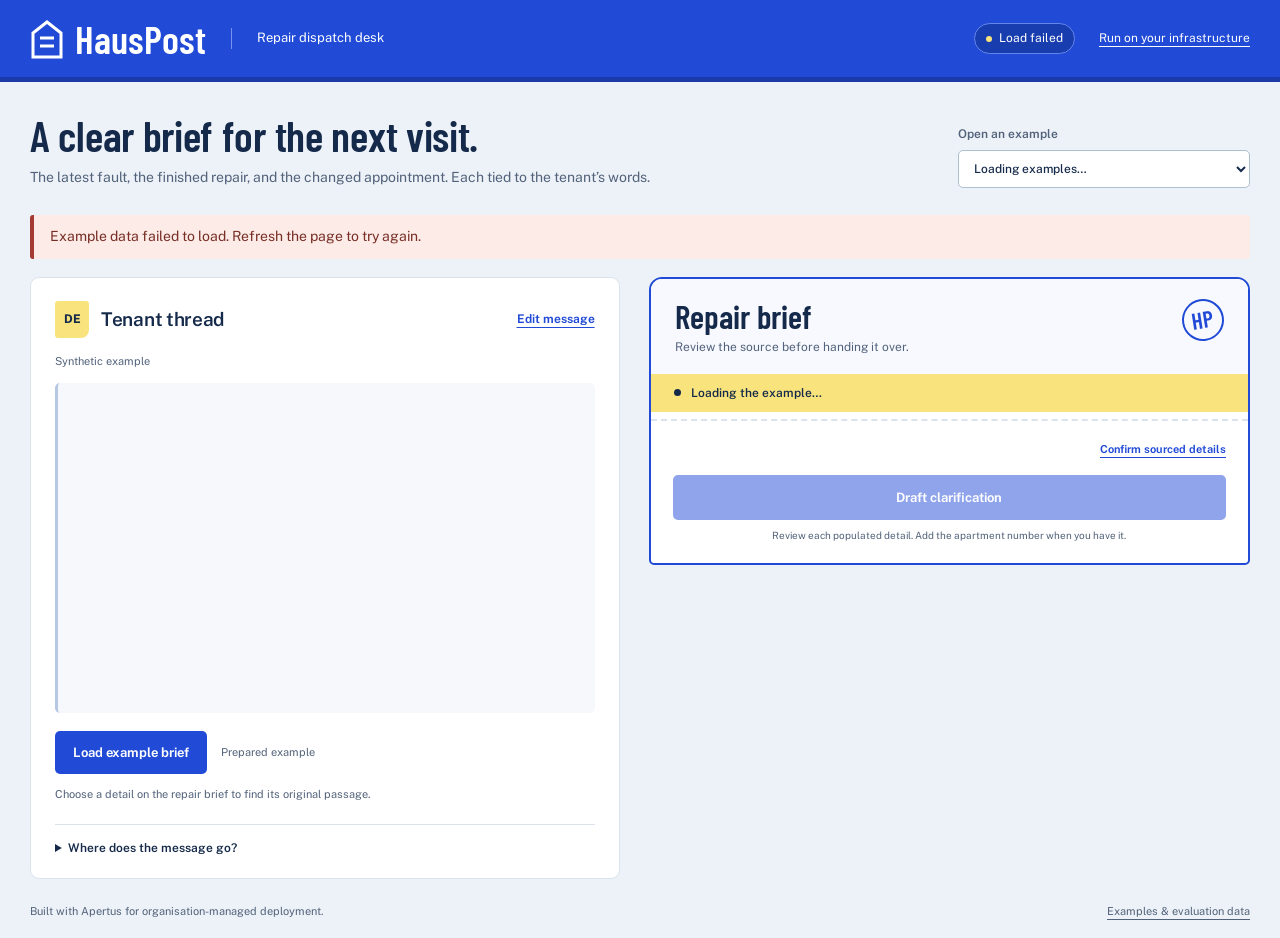
==== track_2b/src/web/index.html @ 4e75b81f "Build source-reviewed repair dispatch desk with on-prem Apertus profile" ====
<!doctype html>
<html lang="en">
<head>
  <meta charset="utf-8">
  <meta name="viewport" content="width=device-width, initial-scale=1">
  <meta name="description" content="Turn a multilingual tenant email into a source-checked repair brief. Powered by Apertus, ready for your own infrastructure.">
  <meta name="theme-color" content="#214bd6">
  <title>HausPost · Repair dispatch desk</title>
  <link rel="icon" href="icon.svg" type="image/svg+xml">
  <link rel="stylesheet" href="app.css">
  <script src="app.js" defer></script>
</head>
<body>
  <a class="skip" href="#workspace">Skip to the dispatch desk</a>
  <header class="masthead">
    <a class="brand" href="./" aria-label="HausPost home">
      <svg width="34" height="40" viewBox="0 0 34 40" aria-hidden="true"><path d="M3 38V14L17 3l14 11v24Z" fill="none" stroke="currentColor" stroke-width="3"/><path d="M10 19h14M10 27h14" stroke="currentColor" stroke-width="3"/></svg>
      <span>HausPost</span>
    </a>
    <p>Repair dispatch desk</p>
    <nav aria-label="Product"><span id="modeBadge" class="mode-badge">Loading desk</span><a href="https://github.com/blucca/hauspost#run-hauspost" target="_blank" rel="noreferrer">Run on your infrastructure</a></nav>
  </header>
  <main id="workspace">
    <section class="intro" aria-labelledby="pageTitle">
      <div><h1 id="pageTitle">A clear brief for the next visit.</h1><p>The latest fault, the finished repair, and the changed appointment. Each tied to the tenant’s words.</p></div>
      <label class="example-picker" for="casePicker">Open an example<select id="casePicker"><option>Loading examples…</option></select></label>
    </section>
    <div id="notice" class="notice" role="status" aria-live="polite"></div>
    <div class="desk">
      <section class="thread-panel" aria-labelledby="threadTitle">
        <div class="panel-heading"><div><span id="languageBadge" class="language-badge">DE</span><h2 id="threadTitle">Tenant thread</h2></div><button id="editThread" class="text-button" type="button">Edit message</button></div>
        <div class="source-caption"><span id="sourceLabel">Synthetic example</span><span id="sourceLength"></span></div>
        <div id="sourceText" class="source-text" tabindex="0" aria-label="Original tenant email"></div>
        <label id="sourceEditorLabel" class="source-editor-label" hidden>Paste the latest email and its quoted history<textarea id="sourceEditor" maxlength="16000" spellcheck="false"></textarea></label>
        <div class="source-actions"><button id="analyseButton" class="button primary" type="button">Load example brief</button><span id="runLabel">Prepared example</span></div>
        <p class="source-help" id="sourceHelp">Choose a detail on the repair brief to find its original passage.</p>
        <details class="hosting-note"><summary>Where does the message go?</summary><p id="privacyNote">This example runs in your browser. Your edits stay on this page. The self-hosted application sends analysis requests to the Apertus server configured by its operator.</p><p>Drafts leave the desk when you copy or download them. Source code and deployment instructions are <a href="https://github.com/blucca/hauspost" target="_blank" rel="noreferrer">on GitHub</a>.</p></details>
      </section>

      <section class="brief-panel" aria-labelledby="briefTitle">
        <div class="brief-heading"><div><h2 id="briefTitle">Repair brief</h2><p id="briefSubtitle">Review the source before handing it over.</p></div><span class="paper-mark" aria-hidden="true">HP</span></div>
        <div id="attention" class="attention"><span class="attention-dot" aria-hidden="true"></span><p id="attentionText">Loading the example…</p></div>
        <div id="fields" class="fields"></div>
        <div id="emptyBrief" class="empty-brief" hidden><svg width="78" height="66" viewBox="0 0 78 66" aria-hidden="true"><path d="M7 12h64v45H7zM8 14l31 23 31-23" fill="none" stroke="currentColor" stroke-width="3"/><path d="M26 5h26" stroke="currentColor" stroke-width="3"/></svg><h3>Start with the tenant’s latest update.</h3><p>Apertus will separate the current request from the quoted history.</p></div>
        <div id="reviewActions" class="review-actions"><div class="review-progress"><span id="reviewCount"></span><button id="confirmAll" class="text-button" type="button">Confirm sourced details</button></div><button id="handoffButton" class="button primary handoff-button" type="button" disabled>Draft clarification</button><p id="handoffHint">Review each populated detail. Add the apartment number when you have it.</p></div>
      </section>
    </div>
    <footer class="footer"><p>Built with Apertus for organisation-managed deployment.</p><a href="https://github.com/blucca/hauspost/tree/main/track_2b/data" target="_blank" rel="noreferrer">Examples &amp; evaluation data</a></footer>
  </main>

  <dialog id="editDialog" aria-labelledby="editTitle">
    <form id="editForm">
      <div class="dialog-heading"><h2 id="editTitle">Edit detail</h2><button class="close-dialog" type="button" data-close="editDialog" aria-label="Close detail editor">×</button></div>
      <label>Value<textarea id="fieldValue" rows="2" maxlength="1600"></textarea></label>
      <label>Exact passage in the tenant thread<textarea id="fieldQuote" rows="3" maxlength="2000"></textarea></label>
      <label class="checkbox-label"><input id="operatorEntry" type="checkbox">I’m adding this detail from my own information.</label>
      <p class="field-help">A source passage must appear exactly once in the message. Details you add yourself are labelled “Coordinator entry”.</p>
      <p id="editError" class="form-error" role="alert"></p>
      <div class="dialog-actions"><button class="button secondary" type="button" data-close="editDialog">Cancel</button><button class="button primary" type="submit">Save detail</button></div>
    </form>
  </dialog>

  <dialog id="handoffDialog" class="handoff-dialog" aria-labelledby="handoffTitle">
    <div class="dialog-heading"><div><h2 id="handoffTitle">Your handoff</h2><p id="handoffDescription">Copy into your maintenance system.</p></div><button class="close-dialog" type="button" data-close="handoffDialog" aria-label="Close handoff">×</button></div>
    <div class="output-tabs" role="group" aria-label="Choose draft"><button id="briefTab" class="selected" type="button" aria-pressed="true">Internal brief</button><button id="replyTab" type="button" aria-pressed="false">Tenant reply</button></div>
    <pre id="handoffText" tabindex="0"></pre>
    <div class="dialog-actions"><span id="copyStatus" role="status" aria-live="polite"></span><button id="downloadButton" class="button secondary" type="button">Download text</button><button id="copyButton" class="button primary" type="button">Copy draft</button></div>
  </dialog>
</body>
</html>
---- track_2b/src/web/app.css ----
@font-face{font-family:Public Sans;src:url(fonts/public-sans-latin.woff2) format('woff2');font-style:normal;font-weight:100 900;font-display:swap}
@font-face{font-family:Barlow Condensed;src:url(fonts/barlow-condensed-600.ttf) format('truetype');font-style:normal;font-weight:600;font-display:swap}
:root{--blue:#214bd6;--ink:#152a4a;--desk:#edf2f8;--paper:#fff;--yellow:#f8e37c;--green:#166c63;--muted:#52627a;--line:#dbe3ed;--red:#a43a32;--sans:'Public Sans',Arial,sans-serif;--display:'Barlow Condensed','Arial Narrow',Arial,sans-serif}
*{box-sizing:border-box}body{margin:0;background:var(--desk);color:var(--ink);font-family:var(--sans);font-size:14px;line-height:1.55}button,input,select,textarea{font:inherit}button,a,input,select,textarea,summary{touch-action:manipulation}button{cursor:pointer}a{color:var(--blue);text-underline-offset:4px}button:disabled{cursor:default;opacity:.5}button:focus-visible,a:focus-visible,input:focus-visible,textarea:focus-visible,select:focus-visible,summary:focus-visible,[tabindex]:focus-visible{outline:3px solid var(--blue);outline-offset:4px}h1,h2,h3,p{margin:0}h1,h2,h3{font-weight:600}button{color:inherit}::selection{background:var(--yellow);color:var(--ink)}[hidden]{display:none!important}.skip{position:absolute;top:-60px;left:12px;background:white;padding:10px;z-index:9}.skip:focus{top:8px}
.masthead{height:82px;background:var(--blue);color:white;display:flex;align-items:center;gap:25px;padding:0 max(30px,calc((100vw - 1436px)/2));border-bottom:5px solid #193aa8}.brand{display:flex;align-items:center;gap:11px;color:inherit;text-decoration:none;white-space:nowrap}.brand span{font-family:var(--display);font-size:39px;line-height:1}.masthead>p{font-size:13px;padding-left:25px;border-left:1px solid #7793ee}.masthead nav{margin-left:auto;display:flex;gap:24px;align-items:center;font-size:12px}.masthead nav a{color:inherit;text-decoration-thickness:1px}.mode-badge{display:inline-flex;align-items:center;gap:7px;background:#183daf;border:1px solid #6485ea;border-radius:20px;padding:5px 11px;white-space:nowrap}.mode-badge:before{content:'';width:6px;height:6px;border-radius:50%;background:var(--yellow)}
main{max-width:1436px;margin:auto;padding:31px 30px 18px}.intro{display:flex;gap:35px;justify-content:space-between;align-items:flex-end;margin-bottom:27px}.intro h1{font-family:var(--display);font-size:43px;line-height:1.04;margin-bottom:9px;letter-spacing:-.3px}.intro p{color:var(--muted);font-size:14px;max-width:75ch}.example-picker{flex:0 0 292px;font-size:12px;color:var(--muted);font-weight:600}.example-picker select{display:block;width:100%;margin-top:7px;padding:10px 31px 10px 11px;color:var(--ink);border:1px solid #aebed4;background:var(--paper);border-radius:5px;font-size:12px;font-weight:500}.notice:empty{display:none}.notice{background:#dde7ff;border-left:4px solid var(--blue);padding:11px 16px;margin:0 0 18px;border-radius:3px}.notice.error{background:#fcebe6;border-color:var(--red);color:#782e26}.desk{display:grid;grid-template-columns:minmax(0,1fr) minmax(0,1.02fr);gap:29px;align-items:start}.thread-panel{background:white;border-radius:9px;border:1px solid var(--line);padding:23px 24px 20px}.panel-heading{display:flex;align-items:center;justify-content:space-between;gap:10px;margin-bottom:15px}.panel-heading>div{display:flex;align-items:center;gap:12px}.panel-heading h2{font-size:19px;letter-spacing:-.3px}.language-badge{display:flex;width:34px;height:37px;align-items:center;justify-content:center;background:var(--yellow);border-radius:3px 3px 8px 3px;font-size:12px;font-weight:750}.text-button{border:0;background:transparent;padding:5px 0;color:var(--blue);font-size:12px;font-weight:650;text-decoration:underline;text-underline-offset:4px}.source-caption{display:flex;gap:10px;justify-content:space-between;color:var(--muted);font-size:11px;margin-bottom:13px}.source-text{white-space:pre-wrap;overflow-wrap:anywhere;font-size:14px;line-height:1.85;background:#f6f8fb;border-radius:5px;padding:20px 19px;max-height:460px;overflow-y:auto;min-height:330px;border-left:3px solid #b6c7e3}.source-text mark{background:var(--yellow);color:var(--ink);border-bottom:2px solid #bb9b25;border-radius:2px;scroll-margin-top:65px}.source-editor-label{font-size:12px;color:var(--muted)}.source-editor-label textarea{display:block;resize:vertical;min-height:355px;width:100%;border:1px solid #94acd0;border-radius:5px;margin-top:8px;padding:15px;color:var(--ink);font-size:14px;line-height:1.7;background:#f6f8fb}.source-actions{display:flex;align-items:center;gap:14px;margin-top:18px}.source-actions>span{font-size:11px;color:var(--muted)}.button{display:inline-flex;align-items:center;justify-content:center;border-radius:5px;min-height:43px;padding:10px 17px;border:1px solid transparent;font-size:13px;font-weight:650;gap:8px}.primary{background:var(--blue);color:white}.primary:hover:enabled{background:#173db6}.secondary{background:white;border-color:#a6b7cf;color:var(--ink)}.secondary:hover:enabled{background:var(--desk)}.source-help{font-size:11px;color:var(--muted);margin-top:12px;max-width:65ch;min-height:17px}.hosting-note{margin-top:21px;padding-top:14px;border-top:1px solid var(--line);font-size:12px;color:var(--muted)}.hosting-note summary{cursor:pointer;color:var(--ink);font-weight:600}.hosting-note p{margin-top:10px;max-width:70ch}
.brief-panel{background:white;border:2px solid var(--blue);border-radius:13px 13px 5px 5px;position:relative;overflow:hidden}.brief-heading{padding:20px 24px 17px;display:flex;justify-content:space-between;gap:12px;background:#f7f9ff}.brief-heading h2{font-family:var(--display);font-size:33px;line-height:1.03}.brief-heading p{font-size:12px;color:var(--muted);margin-top:5px}.paper-mark{font-family:var(--display);font-size:23px;display:flex;justify-content:center;align-items:center;width:42px;height:42px;color:var(--blue);border:2px solid var(--blue);border-radius:50%;transform:rotate(-9deg)}.attention{display:flex;align-items:center;gap:10px;background:var(--yellow);padding:10px 23px;font-size:12px;font-weight:550}.attention-dot{flex:0 0 7px;height:7px;border-radius:50%;background:var(--ink)}.attention.ready{background:#e2f3ed;color:var(--green)}.attention.ready .attention-dot{background:var(--green)}.fields{padding:0 22px}.field-row{display:grid;grid-template-columns:minmax(0,1fr) auto;gap:10px;padding:12px 0;border-bottom:1px solid var(--line)}.field-row:last-child{border-bottom:0}.field-row.selected .field-name{color:var(--blue)}.field-row.selected{background:#f4f7ff;margin:0 -10px;padding-left:10px;padding-right:10px;border-radius:4px}.field-name{font-size:11px;font-weight:650;color:var(--muted);background:transparent;border:0;padding:0;text-align:left;display:flex;gap:8px;align-items:center}.field-name:after{content:'↗';font-size:13px;opacity:.65}.field-value{font-size:14px;font-weight:570;line-height:1.5;margin:3px 0 0;overflow-wrap:anywhere}.field-row.resolved_issue .field-value{color:var(--green)}.field-row.cancelled_visit .field-value{font-size:12px;color:var(--muted)}.field-value.missing{color:#8b6720;font-weight:500;font-size:13px}.field-proof{font-size:10px;margin-top:4px;display:flex;gap:7px;align-items:center;color:var(--muted)}.field-proof:before{content:'';width:5px;height:5px;flex:0 0 5px;background:#b8c8d4;border-radius:50%}.field-proof.matched:before,.field-proof.operator:before{background:var(--green)}.field-proof.unmatched,.field-proof.ambiguous{color:var(--red)}.field-proof.unmatched:before,.field-proof.ambiguous:before{background:var(--red)}.field-controls{display:flex;gap:8px;align-items:center;justify-content:flex-end;align-self:start;padding-top:2px}.field-controls button{font-size:11px;background:transparent;border:1px solid var(--line);border-radius:4px;padding:5px 8px;min-height:29px;color:var(--blue)}.confirm-control{display:flex;align-items:center;gap:5px;font-size:10px;white-space:nowrap;cursor:pointer}.confirm-control input{width:17px;height:17px;margin:0;accent-color:var(--blue);cursor:pointer}.review-actions{margin-top:7px;border-top:2px dashed var(--line);padding:15px 22px 19px}.review-progress{display:flex;justify-content:space-between;gap:14px;align-items:center;margin-bottom:12px;font-size:11px;color:var(--muted)}.review-progress .text-button{font-size:11px}.handoff-button{width:100%;min-height:45px}.review-actions>p{font-size:10px;color:var(--muted);margin-top:8px;text-align:center}.empty-brief{text-align:center;padding:75px 30px;color:var(--muted)}.empty-brief svg{color:#aec0e3}.empty-brief h3{font-family:var(--display);font-size:28px;line-height:1.2;color:var(--ink);margin:15px auto 9px}.empty-brief p{font-size:13px;max-width:38ch;margin:auto}.footer{margin-top:24px;display:flex;gap:20px;justify-content:space-between;color:var(--muted);font-size:11px}.footer a{color:var(--muted)}
dialog{border:1px solid #8da5cd;border-radius:11px;padding:26px;width:min(610px,calc(100% - 30px));max-height:calc(100dvh - 40px);color:var(--ink);box-shadow:0 22px 75px #152a4a26}dialog::backdrop{background:#152a4a80}.dialog-heading{display:flex;align-items:flex-start;justify-content:space-between;gap:20px;margin-bottom:22px}.dialog-heading h2{font-family:var(--display);font-size:33px;line-height:1.15}.dialog-heading p{color:var(--muted);font-size:12px;margin-top:5px}.close-dialog{border:0;background:var(--desk);border-radius:50%;width:32px;height:32px;flex:0 0 32px;font-size:24px;line-height:1}dialog label{display:block;font-size:12px;font-weight:600;margin-top:17px}dialog textarea{width:100%;display:block;resize:vertical;padding:10px 12px;border:1px solid #a1b3ce;border-radius:5px;margin-top:7px;font-size:14px;color:var(--ink);line-height:1.6}.checkbox-label{display:flex;align-items:flex-start;gap:9px!important;font-weight:450}.checkbox-label input{margin:3px 0 0;accent-color:var(--blue);width:16px;height:16px;flex:0 0 16px}.field-help{font-size:11px;margin-top:12px;color:var(--muted)}.form-error{color:var(--red);font-size:12px;margin-top:13px}.form-error:empty{display:none}.dialog-actions{display:flex;align-items:center;justify-content:flex-end;gap:10px;margin-top:22px}.dialog-actions>span{font-size:12px;color:var(--green);margin-right:auto}.handoff-dialog{width:min(760px,calc(100% - 30px))}.output-tabs{display:flex;gap:6px;border-bottom:1px solid var(--line);padding-bottom:10px}.output-tabs button{border:0;border-radius:4px;background:var(--desk);padding:9px 13px;font-size:12px}.output-tabs .selected{background:var(--blue);color:white}#handoffText{white-space:pre-wrap;overflow-wrap:anywhere;font-family:var(--sans);font-size:13px;line-height:1.75;padding:20px;background:#f5f7fb;border-radius:5px;max-height:48dvh;overflow-y:auto}.busy .attention-dot{animation:pulse 1s ease-in-out infinite}@keyframes pulse{50%{opacity:.2}}@media(prefers-reduced-motion:reduce){*,*:before,*:after{animation:none!important;scroll-behavior:auto!important}}
@media(min-width:1450px){.source-text{font-size:15px;line-height:1.95}.field-row{padding-top:14px;padding-bottom:14px}}
@media(max-width:1080px){.masthead>p{display:none}.intro{gap:18px}.intro h1{font-size:38px}.intro p{font-size:12px}.example-picker{flex-basis:260px}.desk{gap:18px}.thread-panel{padding:20px 17px}.brief-heading{padding-left:18px}.fields{padding:0 16px}.field-controls{gap:5px}.confirm-control{font-size:0}.confirm-control input{margin:4px}.source-text{padding:15px 13px;font-size:13px}.field-value{font-size:13px}.field-row{padding-top:11px;padding-bottom:11px}}
@media(max-width:760px){.masthead{height:72px;padding:0 19px;gap:12px}.brand span{font-size:34px}.brand svg{width:28px}.masthead nav{gap:10px}.masthead nav a{max-width:102px;font-size:10px;text-align:right}.mode-badge{font-size:10px;padding:4px 8px}.intro{display:block;margin-bottom:21px}.intro h1{font-size:39px;margin-bottom:10px}.intro p{font-size:13px;max-width:55ch}.example-picker{display:block;margin-top:19px}.example-picker select{font-size:12px;padding:11px;max-width:100%}main{padding:23px 16px 20px}.desk{grid-template-columns:1fr;gap:22px}.source-text{max-height:335px;min-height:0;font-size:14px}.thread-panel{padding:18px}.hosting-note{margin-top:16px}.brief-heading{padding:20px}.field-row{padding-top:13px;padding-bottom:13px}.field-value{font-size:14px}.fields{padding:0 19px}.confirm-control{font-size:10px}.confirm-control input{margin:0}.field-controls{gap:9px}.footer{display:block;font-size:10px;line-height:1.8}.footer a{display:inline-block;margin-top:4px}.source-actions{flex-wrap:wrap;gap:10px}.source-actions>span{font-size:10px}.review-actions{padding:16px 19px 19px}dialog{padding:21px 18px}.dialog-actions{flex-wrap:wrap}.dialog-actions>span{flex-basis:100%}.source-caption{font-size:10px}.panel-heading h2{font-size:18px}}
@media(max-width:380px){.masthead nav a{display:none}.field-controls{gap:4px}.confirm-control{font-size:0}.intro h1{font-size:36px}.review-progress{gap:6px}}
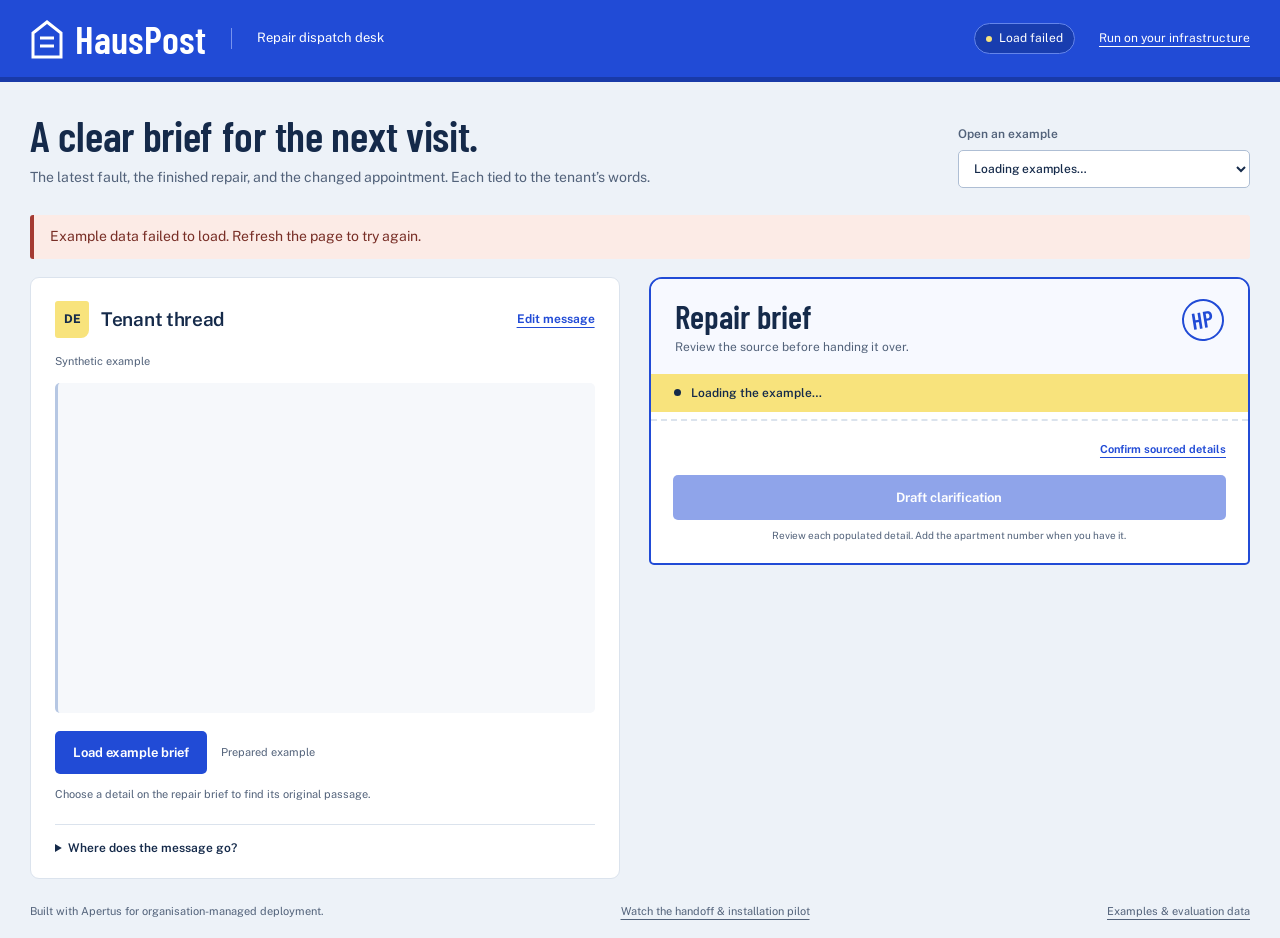
==== commit d26eef4b: "Publish the six-page report and real CPU repair handoff film" ====
--- a/track_2b/src/web/index.html
+++ b/track_2b/src/web/index.html
@@ -45,7 +45,7 @@
         <div id="reviewActions" class="review-actions"><div class="review-progress"><span id="reviewCount"></span><button id="confirmAll" class="text-button" type="button">Confirm sourced details</button></div><button id="handoffButton" class="button primary handoff-button" type="button" disabled>Draft clarification</button><p id="handoffHint">Review each populated detail. Add the apartment number when you have it.</p></div>
       </section>
     </div>
-    <footer class="footer"><p>Built with Apertus for organisation-managed deployment.</p><a href="https://github.com/blucca/hauspost/tree/main/track_2b/data" target="_blank" rel="noreferrer">Examples &amp; evaluation data</a></footer>
+    <footer class="footer"><p>Built with Apertus for organisation-managed deployment.</p><a href="demo/">Watch the handoff &amp; installation pilot</a><a href="https://github.com/blucca/hauspost/tree/main/track_2b/data" target="_blank" rel="noreferrer">Examples &amp; evaluation data</a></footer>
   </main>
 
   <dialog id="editDialog" aria-labelledby="editTitle">
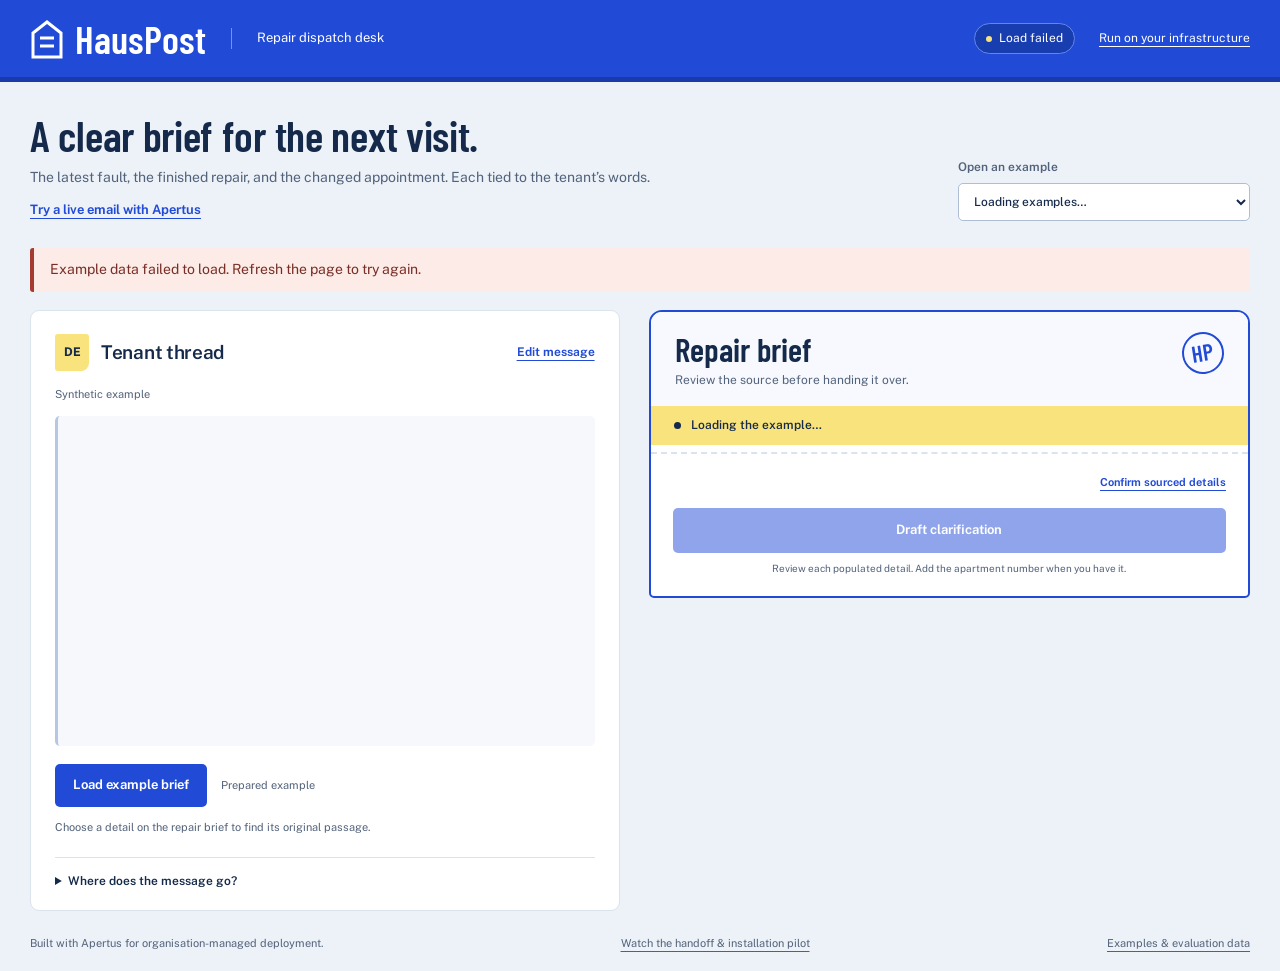
==== commit 2d1303e7: "Open a finite PublicAI live preview from the example desk" ====
--- a/track_2b/src/web/index.html
+++ b/track_2b/src/web/index.html
@@ -22,7 +22,7 @@
   </header>
   <main id="workspace">
     <section class="intro" aria-labelledby="pageTitle">
-      <div><h1 id="pageTitle">A clear brief for the next visit.</h1><p>The latest fault, the finished repair, and the changed appointment. Each tied to the tenant’s words.</p></div>
+      <div><h1 id="pageTitle">A clear brief for the next visit.</h1><p>The latest fault, the finished repair, and the changed appointment. Each tied to the tenant’s words.</p><a id="liveLink" class="trial-link" href="?live=1">Try a live email with Apertus</a></div>
       <label class="example-picker" for="casePicker">Open an example<select id="casePicker"><option>Loading examples…</option></select></label>
     </section>
     <div id="notice" class="notice" role="status" aria-live="polite"></div>
@@ -32,6 +32,7 @@
         <div class="source-caption"><span id="sourceLabel">Synthetic example</span><span id="sourceLength"></span></div>
         <div id="sourceText" class="source-text" tabindex="0" aria-label="Original tenant email"></div>
         <label id="sourceEditorLabel" class="source-editor-label" hidden>Paste the latest email and its quoted history<textarea id="sourceEditor" maxlength="16000" spellcheck="false"></textarea></label>
+        <p id="liveNote" class="live-note" hidden></p>
         <div class="source-actions"><button id="analyseButton" class="button primary" type="button">Load example brief</button><span id="runLabel">Prepared example</span></div>
         <p class="source-help" id="sourceHelp">Choose a detail on the repair brief to find its original passage.</p>
         <details class="hosting-note"><summary>Where does the message go?</summary><p id="privacyNote">This example runs in your browser. Your edits stay on this page. The self-hosted application sends analysis requests to the Apertus server configured by its operator.</p><p>Drafts leave the desk when you copy or download them. Source code and deployment instructions are <a href="https://github.com/blucca/hauspost" target="_blank" rel="noreferrer">on GitHub</a>.</p></details>
--- a/track_2b/src/web/app.css
+++ b/track_2b/src/web/app.css
@@ -10,3 +10,6 @@
 @media(max-width:1080px){.masthead>p{display:none}.intro{gap:18px}.intro h1{font-size:38px}.intro p{font-size:12px}.example-picker{flex-basis:260px}.desk{gap:18px}.thread-panel{padding:20px 17px}.brief-heading{padding-left:18px}.fields{padding:0 16px}.field-controls{gap:5px}.confirm-control{font-size:0}.confirm-control input{margin:4px}.source-text{padding:15px 13px;font-size:13px}.field-value{font-size:13px}.field-row{padding-top:11px;padding-bottom:11px}}
 @media(max-width:760px){.masthead{height:72px;padding:0 19px;gap:12px}.brand span{font-size:34px}.brand svg{width:28px}.masthead nav{gap:10px}.masthead nav a{max-width:102px;font-size:10px;text-align:right}.mode-badge{font-size:10px;padding:4px 8px}.intro{display:block;margin-bottom:21px}.intro h1{font-size:39px;margin-bottom:10px}.intro p{font-size:13px;max-width:55ch}.example-picker{display:block;margin-top:19px}.example-picker select{font-size:12px;padding:11px;max-width:100%}main{padding:23px 16px 20px}.desk{grid-template-columns:1fr;gap:22px}.source-text{max-height:335px;min-height:0;font-size:14px}.thread-panel{padding:18px}.hosting-note{margin-top:16px}.brief-heading{padding:20px}.field-row{padding-top:13px;padding-bottom:13px}.field-value{font-size:14px}.fields{padding:0 19px}.confirm-control{font-size:10px}.confirm-control input{margin:0}.field-controls{gap:9px}.footer{display:block;font-size:10px;line-height:1.8}.footer a{display:inline-block;margin-top:4px}.source-actions{flex-wrap:wrap;gap:10px}.source-actions>span{font-size:10px}.review-actions{padding:16px 19px 19px}dialog{padding:21px 18px}.dialog-actions{flex-wrap:wrap}.dialog-actions>span{flex-basis:100%}.source-caption{font-size:10px}.panel-heading h2{font-size:18px}}
 @media(max-width:380px){.masthead nav a{display:none}.field-controls{gap:4px}.confirm-control{font-size:0}.intro h1{font-size:36px}.review-progress{gap:6px}}
+
+.trial-link{display:inline-block;margin-top:12px;font-size:13px;font-weight:650}.live-note{margin-top:16px;padding:10px 12px;border-left:3px solid var(--blue);background:#edf2ff;color:var(--muted);font-size:12px;line-height:1.65;max-width:75ch}
+@media(max-width:460px){.masthead nav{flex-direction:column;align-items:flex-end;gap:4px}.masthead nav a{max-width:none}.footer a{margin-right:12px}}
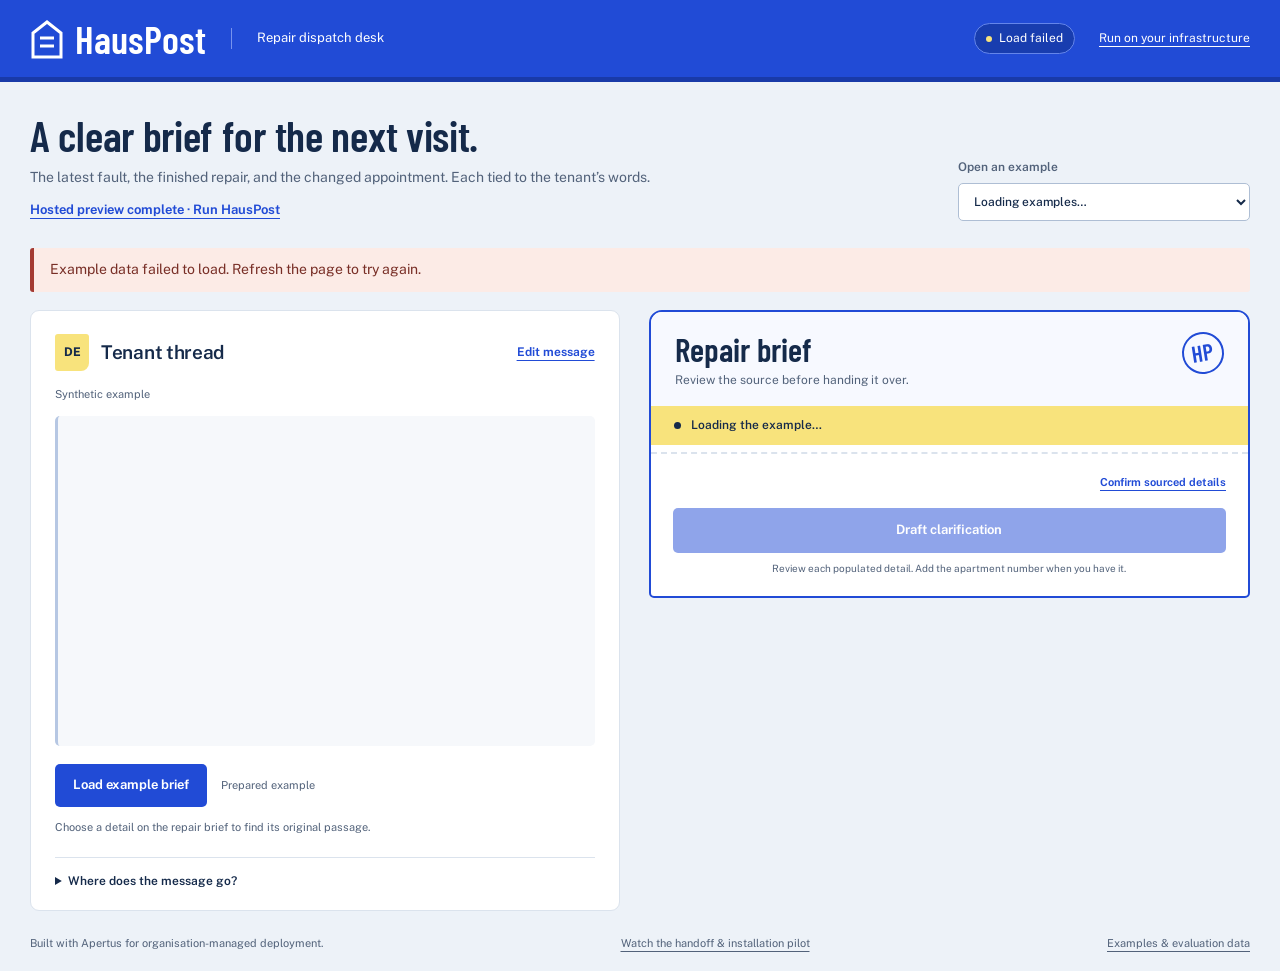
==== commit f6753748: "Close hosted preview and retain example desk" ====
--- a/track_2b/src/web/index.html
+++ b/track_2b/src/web/index.html
@@ -22,7 +22,7 @@
   </header>
   <main id="workspace">
     <section class="intro" aria-labelledby="pageTitle">
-      <div><h1 id="pageTitle">A clear brief for the next visit.</h1><p>The latest fault, the finished repair, and the changed appointment. Each tied to the tenant’s words.</p><a id="liveLink" class="trial-link" href="?live=1">Try a live email with Apertus</a></div>
+      <div><h1 id="pageTitle">A clear brief for the next visit.</h1><p>The latest fault, the finished repair, and the changed appointment. Each tied to the tenant’s words.</p><a id="liveLink" class="trial-link" href="https://github.com/blucca/hauspost#run-hauspost">Hosted preview complete · Run HausPost</a></div>
       <label class="example-picker" for="casePicker">Open an example<select id="casePicker"><option>Loading examples…</option></select></label>
     </section>
     <div id="notice" class="notice" role="status" aria-live="polite"></div>
